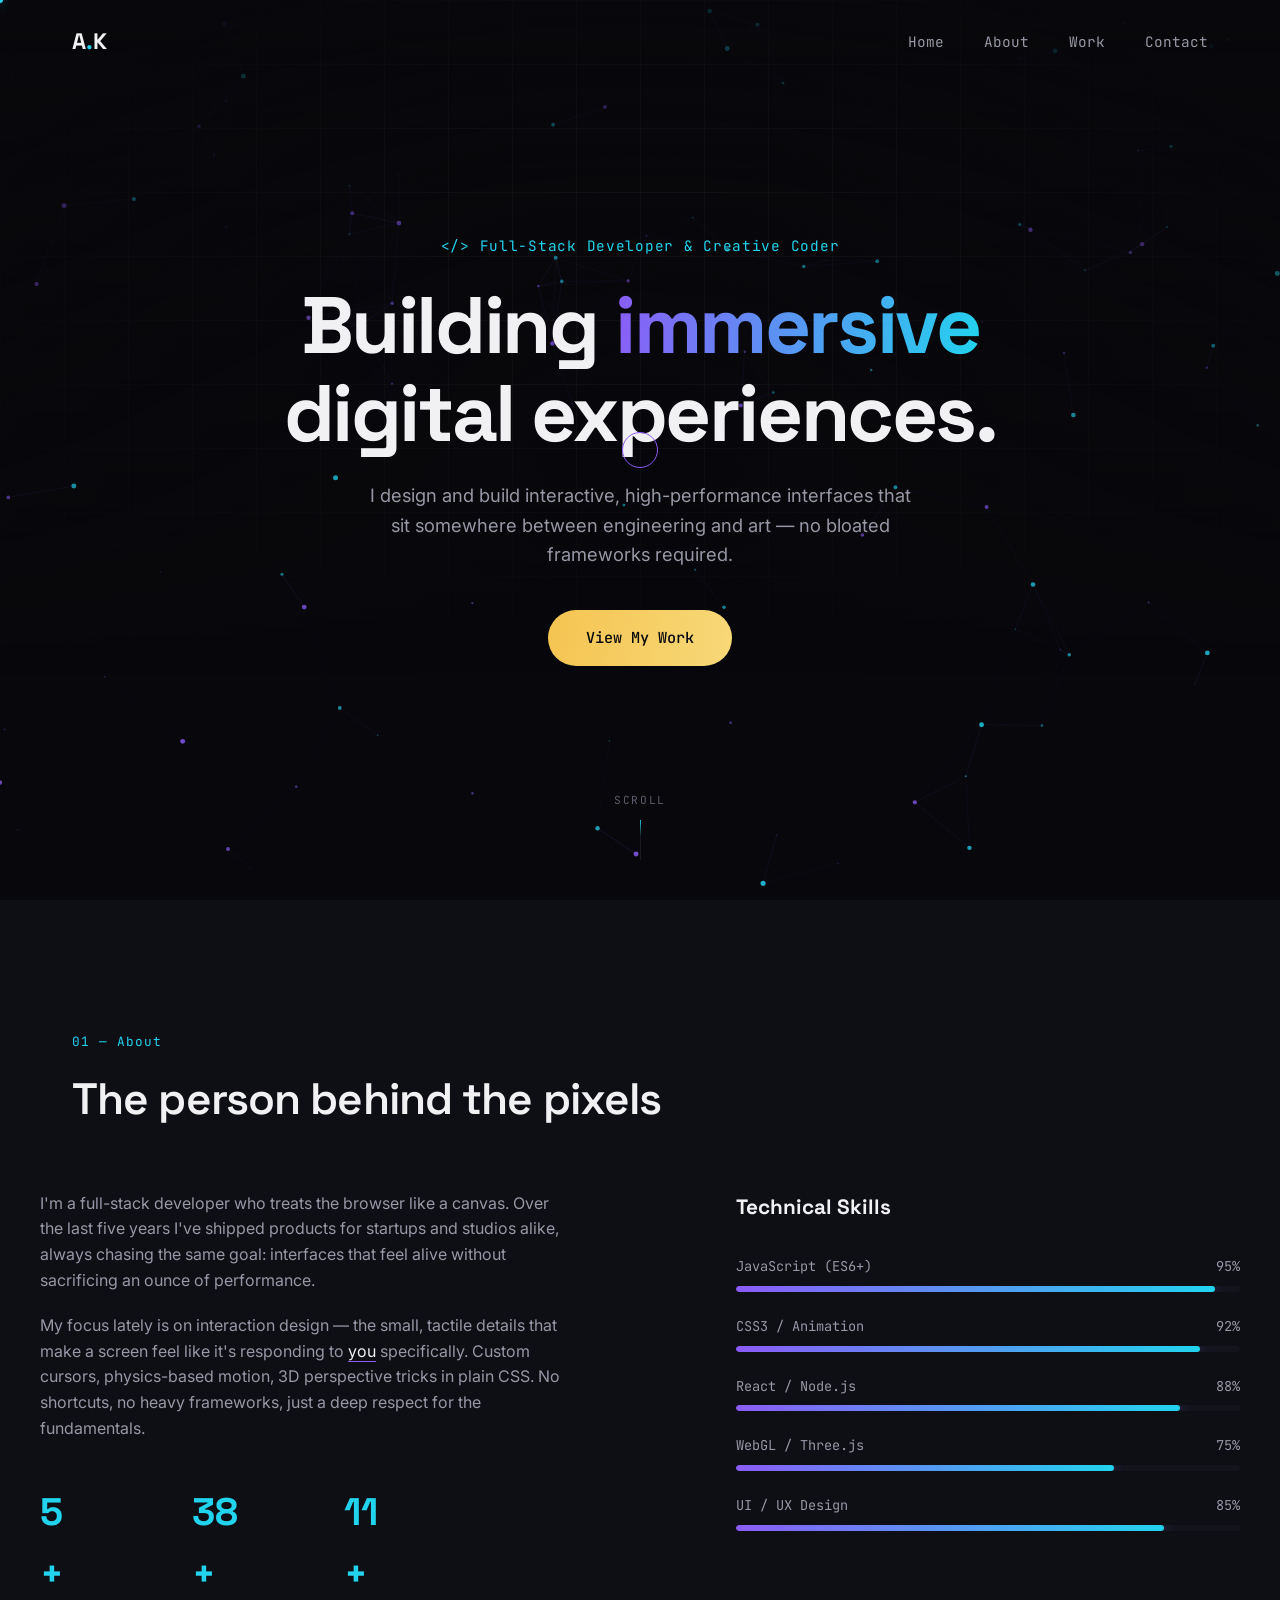
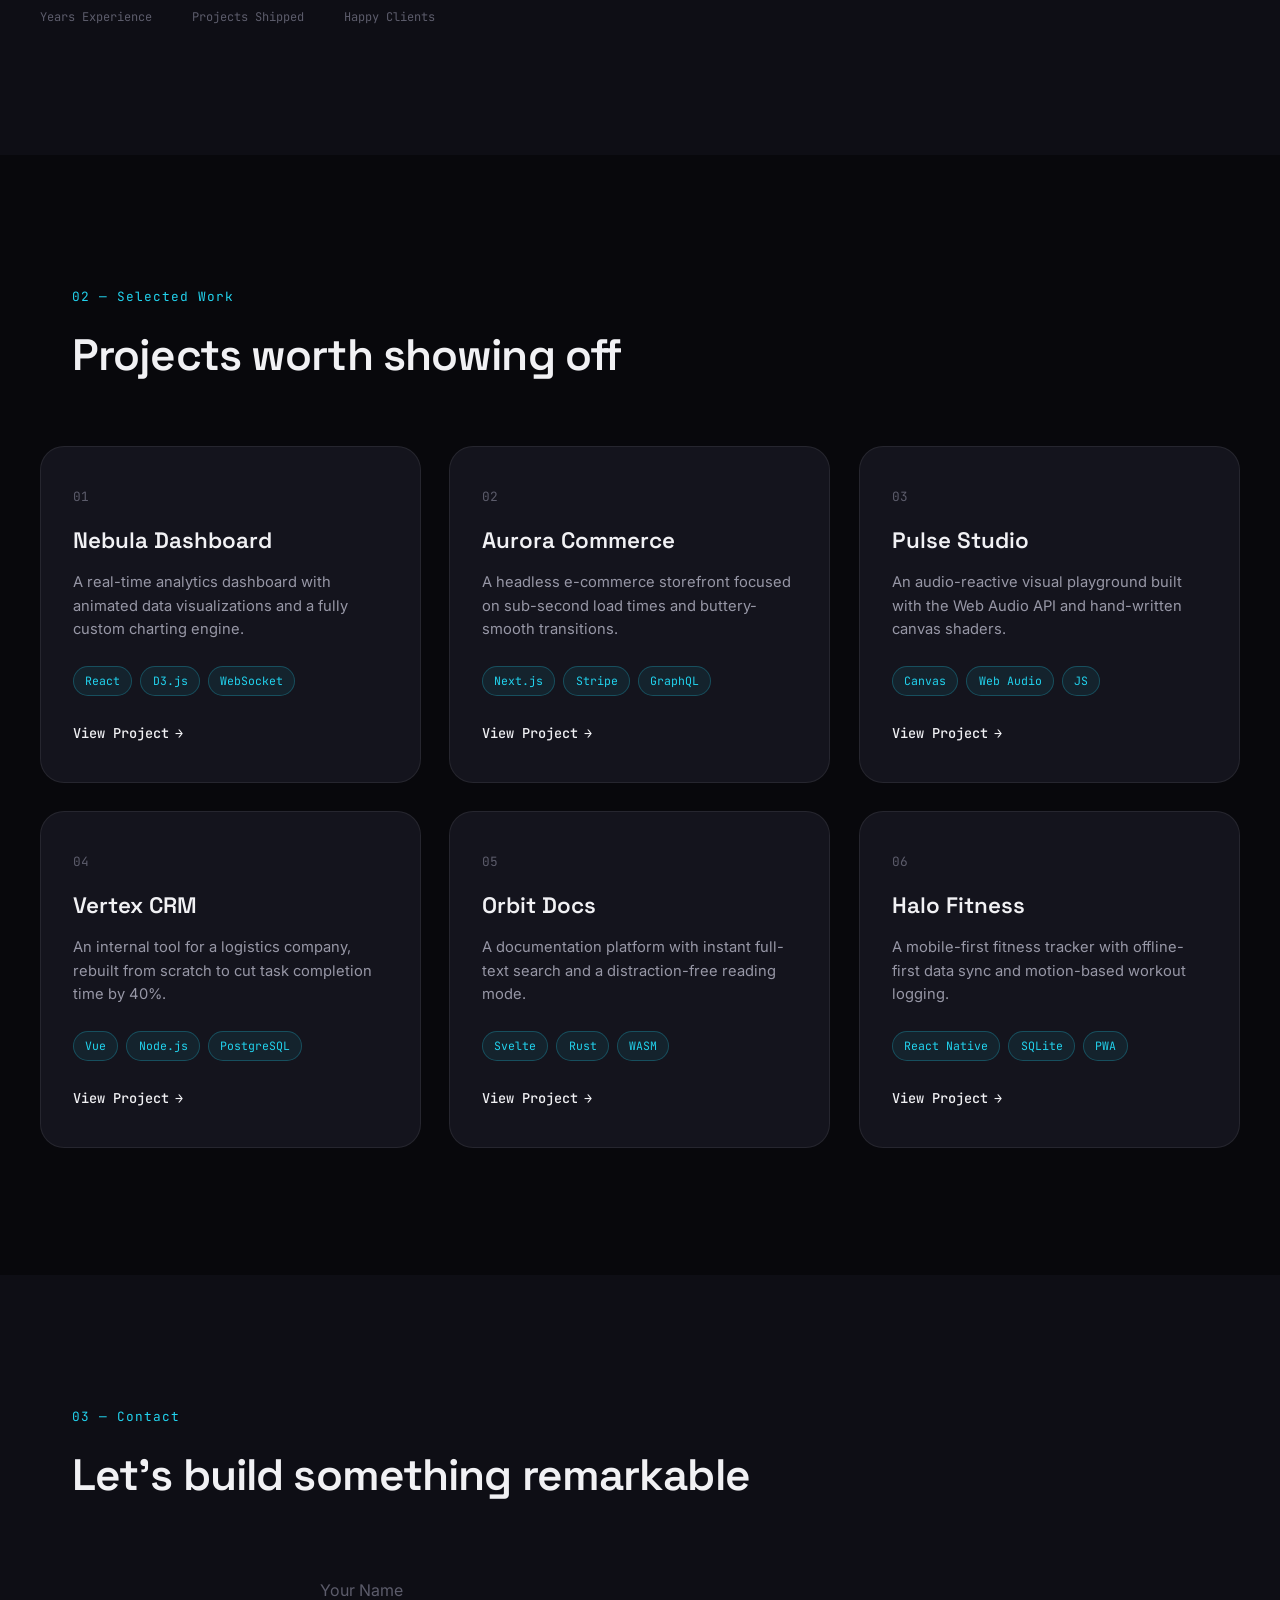
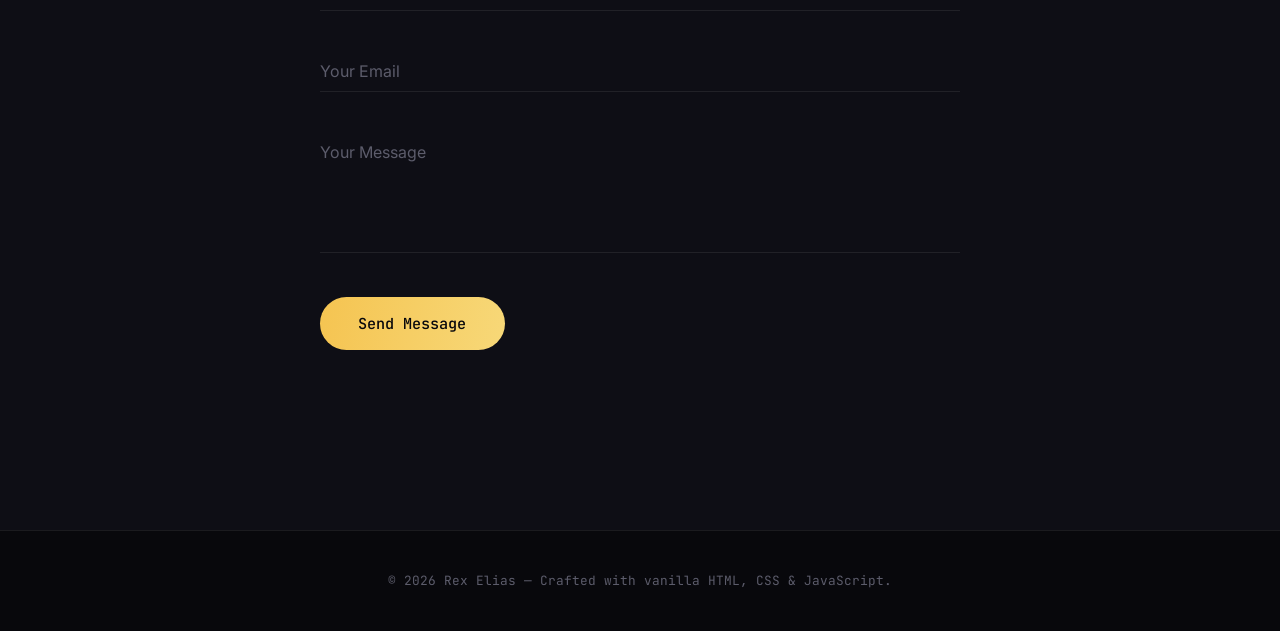
==== index.html @ 97fa5d79 "Rename portfolio.html to index.html" ====
<!DOCTYPE html>
<html lang="en">
<head>
  <meta charset="UTF-8">
  <meta name="viewport" content="width=device-width, initial-scale=1.0">
  <title>Rex Elias — Full-Stack Developer & Creative Coder</title>
  <meta name="description" content="Portfolio of Rex Elias, a full-stack developer and creative coder building immersive, high-performance web experiences.">

  <!--
    ==========================================================================
    FONTS
    We pair three typefaces, each with one job:
    - Space Grotesk : the DISPLAY face. Geometric, techy, used for headlines.
    - Inter         : the BODY face. Neutral and highly legible for paragraphs.
    - JetBrains Mono: the UTILITY face. Used for labels, tags, and eyebrows
                      to give the page a "code editor" texture.
    ==========================================================================
  -->
  <link rel="preconnect" href="https://fonts.googleapis.com">
  <link rel="preconnect" href="https://fonts.gstatic.com" crossorigin>
  <link href="https://fonts.googleapis.com/css2?family=Space+Grotesk:wght@400;500;600;700&family=Inter:wght@300;400;500;600&family=JetBrains+Mono:wght@400;500&display=swap" rel="stylesheet">

  <link rel="stylesheet" href="style.css">
</head>
<body>

  <!-- ==========================================================================
       CUSTOM CURSOR
       Two elements: a small solid dot that tracks the mouse instantly, and a
       larger ring that follows with a spring/lag effect (handled in script.js).
       We hide the native OS cursor via CSS (cursor: none) and drive these two
       elements instead. On touch devices these stay hidden (no mouse to track).
       ========================================================================== -->
  <div class="cursor-dot" id="cursorDot"></div>
  <div class="cursor-outline" id="cursorOutline"></div>

  <!-- ==========================================================================
       NAVIGATION
       Fixed glass-morphism bar. Gets a solid/blurred background once the user
       scrolls past the hero (class toggled in script.js).
       ========================================================================== -->
  <nav class="navbar" id="navbar">
    <div class="nav-container">
      <a href="#home" class="nav-logo" data-hover>A<span>.</span>K</a>

      <ul class="nav-links" id="navLinks">
        <li><a href="#home" class="nav-link" data-hover>Home</a></li>
        <li><a href="#about" class="nav-link" data-hover>About</a></li>
        <li><a href="#work" class="nav-link" data-hover>Work</a></li>
        <li><a href="#contact" class="nav-link" data-hover>Contact</a></li>
      </ul>

      <!-- Hamburger, becomes visible only on small screens via CSS -->
      <button class="nav-toggle" id="navToggle" aria-label="Toggle menu" aria-expanded="false">
        <span></span><span></span><span></span>
      </button>
    </div>
  </nav>

  <!-- ==========================================================================
       HERO SECTION
       The "thesis" of the page. A canvas renders a slow-drifting field of
       particles connected by faint lines, rendered with a fake perspective
       (particles further "back" are smaller/dimmer) to sell a 3D depth
       illusion using nothing but 2D canvas math. No Three.js needed.
       ========================================================================== -->
  <header class="hero" id="home">
    <canvas id="particleCanvas" class="hero-canvas"></canvas>

    <!-- Soft vignette + grid overlay purely in CSS, sits above the canvas -->
    <div class="hero-grid-overlay" aria-hidden="true"></div>

    <div class="hero-content reveal">
      <p class="hero-eyebrow">&lt;/&gt; Full-Stack Developer &amp; Creative Coder</p>
      <h1 class="hero-title">
        Building <span class="text-gradient">immersive</span><br>
        digital experiences.
      </h1>
      <p class="hero-subtitle">
        I design and build interactive, high-performance interfaces that sit
        somewhere between engineering and art — no bloated frameworks required.
      </p>
      <a href="#work" class="btn-glow" data-hover>
        <span>View My Work</span>
      </a>
    </div>

    <div class="scroll-indicator" aria-hidden="true">
      <span>Scroll</span>
      <div class="scroll-line"><i></i></div>
    </div>
  </header>

  <!-- ==========================================================================
       ABOUT SECTION
       Split layout: bio copy on the left, animated skill bars on the right.
       ========================================================================== -->
  <section class="about" id="about">
    <div class="section-header reveal">
      <span class="section-tag">01 — About</span>
      <h2 class="section-title">The person behind the pixels</h2>
    </div>

    <div class="about-grid">
      <!-- Bio column -->
      <div class="about-bio reveal">
        <p>
          I'm a full-stack developer who treats the browser like a canvas.
          Over the last five years I've shipped products for startups and
          studios alike, always chasing the same goal: interfaces that feel
          alive without sacrificing an ounce of performance.
        </p>
        <p>
          My focus lately is on interaction design — the small, tactile
          details that make a screen feel like it's responding to <em>you</em>
          specifically. Custom cursors, physics-based motion, 3D perspective
          tricks in plain CSS. No shortcuts, no heavy frameworks, just a deep
          respect for the fundamentals.
        </p>

        <div class="about-stats">
          <div class="stat">
            <span class="stat-num" data-count="5">0</span><span class="stat-suffix">+</span>
            <span class="stat-label">Years Experience</span>
          </div>
          <div class="stat">
            <span class="stat-num" data-count="40">0</span><span class="stat-suffix">+</span>
            <span class="stat-label">Projects Shipped</span>
          </div>
          <div class="stat">
            <span class="stat-num" data-count="12">0</span><span class="stat-suffix">+</span>
            <span class="stat-label">Happy Clients</span>
          </div>
        </div>
      </div>

      <!-- Skills column -->
      <div class="about-skills reveal">
        <h3 class="skills-heading">Technical Skills</h3>

        <!-- Each .skill block: the fill width is driven by the --level custom
             property, and animated in via IntersectionObserver in script.js -->
        <div class="skill">
          <div class="skill-info"><span>JavaScript (ES6+)</span><span>95%</span></div>
          <div class="skill-bar"><div class="skill-fill" style="--level:95%"></div></div>
        </div>
        <div class="skill">
          <div class="skill-info"><span>CSS3 / Animation</span><span>92%</span></div>
          <div class="skill-bar"><div class="skill-fill" style="--level:92%"></div></div>
        </div>
        <div class="skill">
          <div class="skill-info"><span>React / Node.js</span><span>88%</span></div>
          <div class="skill-bar"><div class="skill-fill" style="--level:88%"></div></div>
        </div>
        <div class="skill">
          <div class="skill-info"><span>WebGL / Three.js</span><span>75%</span></div>
          <div class="skill-bar"><div class="skill-fill" style="--level:75%"></div></div>
        </div>
        <div class="skill">
          <div class="skill-info"><span>UI / UX Design</span><span>85%</span></div>
          <div class="skill-bar"><div class="skill-fill" style="--level:85%"></div></div>
        </div>
      </div>
    </div>
  </section>

  <!-- ==========================================================================
       PROJECTS / PORTFOLIO GRID
       Each .project-card gets a live 3D tilt via mousemove in script.js
       (transform: rotateX/rotateY based on cursor position over the card),
       plus a radial "glow" that follows the cursor via CSS custom properties.
       ========================================================================== -->
  <section class="work" id="work">
    <div class="section-header reveal">
      <span class="section-tag">02 — Selected Work</span>
      <h2 class="section-title">Projects worth showing off</h2>
    </div>

    <div class="project-grid">

      <article class="project-card reveal" data-tilt>
        <div class="card-glow"></div>
        <div class="card-content">
          <span class="project-number">01</span>
          <h3 class="project-title">Nebula Dashboard</h3>
          <p class="project-desc">A real-time analytics dashboard with animated data visualizations and a fully custom charting engine.</p>
          <div class="project-tags">
            <span>React</span><span>D3.js</span><span>WebSocket</span>
          </div>
          <a href="#" class="project-link" data-hover>View Project <span>→</span></a>
        </div>
      </article>

      <article class="project-card reveal" data-tilt>
        <div class="card-glow"></div>
        <div class="card-content">
          <span class="project-number">02</span>
          <h3 class="project-title">Aurora Commerce</h3>
          <p class="project-desc">A headless e-commerce storefront focused on sub-second load times and buttery-smooth transitions.</p>
          <div class="project-tags">
            <span>Next.js</span><span>Stripe</span><span>GraphQL</span>
          </div>
          <a href="#" class="project-link" data-hover>View Project <span>→</span></a>
        </div>
      </article>

      <article class="project-card reveal" data-tilt>
        <div class="card-glow"></div>
        <div class="card-content">
          <span class="project-number">03</span>
          <h3 class="project-title">Pulse Studio</h3>
          <p class="project-desc">An audio-reactive visual playground built with the Web Audio API and hand-written canvas shaders.</p>
          <div class="project-tags">
            <span>Canvas</span><span>Web Audio</span><span>JS</span>
          </div>
          <a href="#" class="project-link" data-hover>View Project <span>→</span></a>
        </div>
      </article>

      <article class="project-card reveal" data-tilt>
        <div class="card-glow"></div>
        <div class="card-content">
          <span class="project-number">04</span>
          <h3 class="project-title">Vertex CRM</h3>
          <p class="project-desc">An internal tool for a logistics company, rebuilt from scratch to cut task completion time by 40%.</p>
          <div class="project-tags">
            <span>Vue</span><span>Node.js</span><span>PostgreSQL</span>
          </div>
          <a href="#" class="project-link" data-hover>View Project <span>→</span></a>
        </div>
      </article>

      <article class="project-card reveal" data-tilt>
        <div class="card-glow"></div>
        <div class="card-content">
          <span class="project-number">05</span>
          <h3 class="project-title">Orbit Docs</h3>
          <p class="project-desc">A documentation platform with instant full-text search and a distraction-free reading mode.</p>
          <div class="project-tags">
            <span>Svelte</span><span>Rust</span><span>WASM</span>
          </div>
          <a href="#" class="project-link" data-hover>View Project <span>→</span></a>
        </div>
      </article>

      <article class="project-card reveal" data-tilt>
        <div class="card-glow"></div>
        <div class="card-content">
          <span class="project-number">06</span>
          <h3 class="project-title">Halo Fitness</h3>
          <p class="project-desc">A mobile-first fitness tracker with offline-first data sync and motion-based workout logging.</p>
          <div class="project-tags">
            <span>React Native</span><span>SQLite</span><span>PWA</span>
          </div>
          <a href="#" class="project-link" data-hover>View Project <span>→</span></a>
        </div>
      </article>

    </div>
  </section>

  <!-- ==========================================================================
       CONTACT SECTION
       Minimalist glowing form with floating labels (pure CSS trick using
       :placeholder-shown + a non-empty placeholder=" ").
       ========================================================================== -->
  <section class="contact" id="contact">
    <div class="section-header reveal">
      <span class="section-tag">03 — Contact</span>
      <h2 class="section-title">Let's build something remarkable</h2>
    </div>

    <form class="contact-form reveal" id="contactForm" novalidate>
      <div class="form-group">
        <input type="text" id="name" name="name" placeholder=" " required autocomplete="name">
        <label for="name">Your Name</label>
        <span class="form-line"></span>
      </div>

      <div class="form-group">
        <input type="email" id="email" name="email" placeholder=" " required autocomplete="email">
        <label for="email">Your Email</label>
        <span class="form-line"></span>
      </div>

      <div class="form-group">
        <textarea id="message" name="message" rows="5" placeholder=" " required></textarea>
        <label for="message">Your Message</label>
        <span class="form-line"></span>
      </div>

      <button type="submit" class="btn-glow" data-hover>
        <span id="submitLabel">Send Message</span>
      </button>

      <!-- Live-region so status updates are announced to screen readers too -->
      <p class="form-status" id="formStatus" role="status" aria-live="polite"></p>
    </form>
  </section>

  <footer class="footer">
    <p>&copy; 2026 Rex Elias — Crafted with vanilla HTML, CSS &amp; JavaScript.</p>
  </footer>

  <script src="script.js"></script>
</body>
</html>
---- style.css ----
/* ==========================================================================
   DESIGN TOKENS
   Every color, font, spacing and timing value used across the site lives
   here as a CSS custom property. Change a value once, it updates everywhere.
   ========================================================================== */
:root {
  /* --- Color palette ---------------------------------------------------- */
  --color-bg:          #08080c;   /* near-black, slightly blue-tinted */
  --color-bg-alt:      #0e0e15;   /* secondary background for section banding */
  --color-surface:     #14141d;   /* card / form surfaces */
  --color-surface-2:   #1b1b26;   /* raised surface (hover states) */
  --color-border:      rgba(255, 255, 255, 0.08);

  --color-text:        #f1f1f4;   /* primary text, off-white (not pure white) */
  --color-text-dim:    #9797a6;   /* secondary / muted text */
  --color-text-faint:  #5c5c6b;   /* tertiary text, captions */

  --color-violet:      #8b5cf6;   /* primary accent */
  --color-violet-glow: rgba(139, 92, 246, 0.45);
  --color-cyan:        #22d3ee;   /* secondary accent */
  --color-cyan-glow:   rgba(34, 211, 238, 0.4);
  --color-gold:        #f5c451;   /* rare accent, reserved for CTAs */
  --color-gold-glow:   rgba(245, 196, 81, 0.5);

  /* --- Typography --------------------------------------------------------
     display : headlines & big statements
     body    : paragraphs & UI copy
     mono    : labels, tags, eyebrows — gives a "code editor" texture      */
  --font-display: 'Space Grotesk', sans-serif;
  --font-body:    'Inter', sans-serif;
  --font-mono:    'JetBrains Mono', monospace;

  /* --- Layout ------------------------------------------------------------ */
  --max-width: 1200px;
  --section-padding: clamp(5rem, 10vw, 9rem);
  --radius-sm: 8px;
  --radius-md: 14px;
  --radius-lg: 24px;

  /* --- Motion -------------------------------------------------------------
     A single easing curve used everywhere keeps motion feeling cohesive. */
  --ease-out: cubic-bezier(0.16, 1, 0.3, 1);
  --transition-fast: 0.2s var(--ease-out);
  --transition-med:  0.4s var(--ease-out);
  --transition-slow: 0.8s var(--ease-out);
}

/* ==========================================================================
   RESET & BASE
   ========================================================================== */
*,
*::before,
*::after {
  margin: 0;
  padding: 0;
  box-sizing: border-box;
}

html {
  scroll-behavior: smooth;   /* native smooth scroll for anchor links */
  scroll-padding-top: 80px;  /* offsets the fixed navbar height */
}

body {
  background: var(--color-bg);
  color: var(--color-text);
  font-family: var(--font-body);
  font-weight: 400;
  line-height: 1.6;
  overflow-x: hidden;
  cursor: none; /* native cursor is hidden; our custom cursor replaces it */
}

/* Custom cursor is a desktop-only flourish. On touch devices (no fine
   pointer) we restore the native cursor and never show our custom one. */
@media (hover: none), (pointer: coarse) {
  body { cursor: auto; }
  .cursor-dot, .cursor-outline { display: none; }
}

a {
  color: inherit;
  text-decoration: none;
}

ul { list-style: none; }

img { max-width: 100%; display: block; }

::selection {
  background: var(--color-violet);
  color: #fff;
}

/* Respect users who've asked for less motion at the OS level */
@media (prefers-reduced-motion: reduce) {
  *, *::before, *::after {
    animation-duration: 0.001ms !important;
    animation-iteration-count: 1 !important;
    transition-duration: 0.001ms !important;
    scroll-behavior: auto !important;
  }
}

/* ==========================================================================
   SHARED UTILITIES
   ========================================================================== */
.text-gradient {
  background: linear-gradient(100deg, var(--color-violet), var(--color-cyan));
  -webkit-background-clip: text;
  background-clip: text;
  color: transparent;
}

.section-header {
  max-width: var(--max-width);
  margin: 0 auto 3.5rem;
  padding: 0 2rem;
}

.section-tag {
  display: inline-block;
  font-family: var(--font-mono);
  font-size: 0.8rem;
  letter-spacing: 0.08em;
  color: var(--color-cyan);
  margin-bottom: 0.75rem;
}

.section-title {
  font-family: var(--font-display);
  font-size: clamp(2rem, 4vw, 2.75rem);
  font-weight: 600;
  letter-spacing: -0.02em;
}

/* Reveal-on-scroll: elements start slightly lower + transparent, then
   script.js toggles the .in-view class once they enter the viewport. */
.reveal {
  opacity: 0;
  transform: translateY(40px);
  transition: opacity 0.9s var(--ease-out), transform 0.9s var(--ease-out);
}
.reveal.in-view {
  opacity: 1;
  transform: translateY(0);
}

/* ==========================================================================
   CUSTOM CURSOR
   .cursor-dot   -> snaps to the pointer instantly (set directly in JS)
   .cursor-outline -> lags behind with a spring effect (lerped in JS), and
                      grows/glows when hovering an interactive [data-hover] el
   ========================================================================== */
.cursor-dot,
.cursor-outline {
  position: fixed;
  top: 0;
  left: 0;
  border-radius: 50%;
  pointer-events: none; /* never intercepts real clicks */
  z-index: 9999;
  transform: translate(-50%, -50%);
}

.cursor-dot {
  width: 6px;
  height: 6px;
  background: var(--color-cyan);
  box-shadow: 0 0 8px var(--color-cyan-glow);
}

.cursor-outline {
  width: 36px;
  height: 36px;
  border: 1.5px solid var(--color-violet);
  background: transparent;
  transition: width var(--transition-fast), height var(--transition-fast),
              border-color var(--transition-fast), background var(--transition-fast);
}

/* Applied via JS when the pointer is over any [data-hover] element */
.cursor-outline.is-active {
  width: 60px;
  height: 60px;
  background: var(--color-violet-glow);
  border-color: var(--color-cyan);
}

/* ==========================================================================
   NAVIGATION
   ========================================================================== */
.navbar {
  position: fixed;
  top: 0;
  left: 0;
  width: 100%;
  z-index: 1000;
  padding: 1.5rem 0;
  transition: background var(--transition-med), padding var(--transition-med),
              border-color var(--transition-med), backdrop-filter var(--transition-med);
  border-bottom: 1px solid transparent;
}

/* Toggled by script.js once the user scrolls past a threshold */
.navbar.scrolled {
  padding: 1rem 0;
  background: rgba(8, 8, 12, 0.75);
  backdrop-filter: blur(14px);
  -webkit-backdrop-filter: blur(14px);
  border-bottom: 1px solid var(--color-border);
}

.nav-container {
  max-width: var(--max-width);
  margin: 0 auto;
  padding: 0 2rem;
  display: flex;
  align-items: center;
  justify-content: space-between;
}

.nav-logo {
  font-family: var(--font-display);
  font-size: 1.4rem;
  font-weight: 700;
}
.nav-logo span { color: var(--color-cyan); }

.nav-links {
  display: flex;
  gap: 2.5rem;
}

.nav-link {
  position: relative;
  font-family: var(--font-mono);
  font-size: 0.9rem;
  color: var(--color-text-dim);
  transition: color var(--transition-fast);
}

/* Animated underline that grows from the center on hover */
.nav-link::after {
  content: '';
  position: absolute;
  left: 0;
  bottom: -6px;
  width: 100%;
  height: 1px;
  background: linear-gradient(90deg, var(--color-violet), var(--color-cyan));
  transform: scaleX(0);
  transition: transform var(--transition-fast);
}
.nav-link:hover {
  color: var(--color-text);
}
.nav-link:hover::after {
  transform: scaleX(1);
}

.nav-toggle {
  display: none; /* shown only on small screens, see media query below */
  flex-direction: column;
  gap: 5px;
  background: none;
  border: none;
  cursor: pointer;
  padding: 4px;
}
.nav-toggle span {
  width: 22px;
  height: 2px;
  background: var(--color-text);
  transition: transform var(--transition-fast), opacity var(--transition-fast);
}
/* "X" morph animation, triggered by .is-open added in script.js */
.nav-toggle.is-open span:nth-child(1) { transform: translateY(7px) rotate(45deg); }
.nav-toggle.is-open span:nth-child(2) { opacity: 0; }
.nav-toggle.is-open span:nth-child(3) { transform: translateY(-7px) rotate(-45deg); }

/* ==========================================================================
   HERO SECTION
   ========================================================================== */
.hero {
  position: relative;
  min-height: 100vh;
  display: flex;
  align-items: center;
  justify-content: center;
  overflow: hidden;
  padding: 0 2rem;
}

/* Canvas sits behind everything, full-bleed */
.hero-canvas {
  position: absolute;
  inset: 0;
  width: 100%;
  height: 100%;
  z-index: 0;
}

/* A faint radial vignette + fixed grid line pattern layered above the
   canvas particles — pure CSS, no images — to reinforce the "3D floor"
   illusion and darken the edges so text stays legible. */
.hero-grid-overlay {
  position: absolute;
  inset: 0;
  z-index: 1;
  pointer-events: none;
  background:
    radial-gradient(ellipse at center, transparent 0%, var(--color-bg) 85%),
    linear-gradient(var(--color-border) 1px, transparent 1px),
    linear-gradient(90deg, var(--color-border) 1px, transparent 1px);
  background-size: 100% 100%, 64px 64px, 64px 64px;
  mask-image: linear-gradient(to bottom, black 0%, transparent 75%);
  -webkit-mask-image: linear-gradient(to bottom, black 0%, transparent 75%);
}

.hero-content {
  position: relative;
  z-index: 2;
  max-width: 780px;
  text-align: center;
}

.hero-eyebrow {
  font-family: var(--font-mono);
  color: var(--color-cyan);
  font-size: 0.9rem;
  letter-spacing: 0.05em;
  margin-bottom: 1.5rem;
}

.hero-title {
  font-family: var(--font-display);
  font-size: clamp(2.5rem, 7vw, 5rem);
  font-weight: 700;
  line-height: 1.1;
  letter-spacing: -0.03em;
  margin-bottom: 1.5rem;
}

.hero-subtitle {
  color: var(--color-text-dim);
  font-size: clamp(1rem, 1.5vw, 1.15rem);
  max-width: 560px;
  margin: 0 auto 2.5rem;
}

/* --- Primary CTA button --------------------------------------------------
   A pulsing glow ring behind the button, driven by the `pulse-glow`
   keyframes, plus a stronger glow burst on hover/focus.                  */
.btn-glow {
  position: relative;
  display: inline-block;
  font-family: var(--font-mono);
  font-size: 0.95rem;
  font-weight: 500;
  color: var(--color-bg);
  background: linear-gradient(100deg, var(--color-gold), #f7d878);
  padding: 1rem 2.4rem;
  border: none;
  border-radius: 999px;
  cursor: none;
  isolation: isolate;
  transition: transform var(--transition-fast), box-shadow var(--transition-fast);
  box-shadow: 0 0 0 0 var(--color-gold-glow);
  animation: pulse-glow 2.8s ease-in-out infinite;
}
.btn-glow:hover,
.btn-glow:focus-visible {
  transform: translateY(-3px) scale(1.03);
  box-shadow: 0 0 40px 6px var(--color-gold-glow);
}
.btn-glow:active { transform: translateY(-1px) scale(0.99); }

@keyframes pulse-glow {
  0%, 100% { box-shadow: 0 0 0 0 var(--color-gold-glow); }
  50%      { box-shadow: 0 0 28px 4px var(--color-gold-glow); }
}

.scroll-indicator {
  position: absolute;
  bottom: 2.5rem;
  left: 50%;
  transform: translateX(-50%);
  z-index: 2;
  display: flex;
  flex-direction: column;
  align-items: center;
  gap: 0.6rem;
}
.scroll-indicator span {
  font-family: var(--font-mono);
  font-size: 0.7rem;
  letter-spacing: 0.15em;
  color: var(--color-text-faint);
  text-transform: uppercase;
}
.scroll-line {
  width: 1px;
  height: 40px;
  background: var(--color-border);
  overflow: hidden;
}
.scroll-line i {
  display: block;
  width: 100%;
  height: 40%;
  background: linear-gradient(var(--color-cyan), transparent);
  animation: scroll-drip 2s ease-in-out infinite;
}
@keyframes scroll-drip {
  0%   { transform: translateY(-100%); }
  100% { transform: translateY(250%); }
}

/* ==========================================================================
   ABOUT SECTION
   ========================================================================== */
.about {
  padding: var(--section-padding) 2rem;
  background: var(--color-bg-alt);
}

.about-grid {
  max-width: var(--max-width);
  margin: 0 auto;
  display: grid;
  grid-template-columns: 1.1fr 0.9fr;
  gap: 5rem;
}

.about-bio p {
  color: var(--color-text-dim);
  margin-bottom: 1.25rem;
  max-width: 52ch;
}
.about-bio em {
  color: var(--color-text);
  font-style: normal;
  border-bottom: 1px solid var(--color-violet);
}

.about-stats {
  display: flex;
  gap: 2.5rem;
  margin-top: 2.5rem;
  flex-wrap: wrap;
}
.stat {
  display: flex;
  flex-direction: column;
}
.stat-num,
.stat-suffix {
  display: inline;
  font-family: var(--font-display);
  font-size: 2.4rem;
  font-weight: 700;
  color: var(--color-cyan);
}
.stat-label {
  display: block;
  font-family: var(--font-mono);
  font-size: 0.75rem;
  color: var(--color-text-faint);
  margin-top: 0.25rem;
}

.skills-heading {
  font-family: var(--font-display);
  font-size: 1.3rem;
  margin-bottom: 2rem;
}

.skill { margin-bottom: 1.5rem; }
.skill-info {
  display: flex;
  justify-content: space-between;
  font-family: var(--font-mono);
  font-size: 0.85rem;
  color: var(--color-text-dim);
  margin-bottom: 0.5rem;
}
.skill-bar {
  width: 100%;
  height: 6px;
  background: var(--color-surface);
  border-radius: 999px;
  overflow: hidden;
}
/* The fill starts at 0 width; script.js sets it to var(--level) once the
   skill block scrolls into view, which triggers this CSS transition. */
.skill-fill {
  width: 0%;
  height: 100%;
  border-radius: 999px;
  background: linear-gradient(90deg, var(--color-violet), var(--color-cyan));
  box-shadow: 0 0 12px var(--color-violet-glow);
  transition: width 1.4s var(--ease-out);
}
.skill-fill.animate { width: var(--level); }

/* ==========================================================================
   PROJECTS / WORK SECTION
   ========================================================================== */
.work {
  padding: var(--section-padding) 2rem;
}

.project-grid {
  max-width: var(--max-width);
  margin: 0 auto;
  display: grid;
  grid-template-columns: repeat(3, 1fr);
  gap: 1.75rem;
}

/* --- The 3D tilt card -----------------------------------------------------
   We give the grid a perspective, then rotate each card on rotateX/rotateY
   based on cursor position (calculated in script.js). transform-style:
   preserve-3d lets the inner glow/content appear to sit on the tilted plane. */
.project-grid { perspective: 1200px; }

.project-card {
  position: relative;
  background: var(--color-surface);
  border: 1px solid var(--color-border);
  border-radius: var(--radius-lg);
  padding: 2.25rem 2rem;
  overflow: hidden;
  transform-style: preserve-3d;
  transition: transform 0.15s ease-out, box-shadow var(--transition-med), border-color var(--transition-med);
  will-change: transform;
}
.project-card:hover {
  border-color: rgba(139, 92, 246, 0.4);
  box-shadow: 0 20px 60px -20px rgba(0, 0, 0, 0.6);
}

/* Radial glow that tracks the cursor, positioned via --mx/--my custom
   properties set in script.js on mousemove. Sits above the card background
   but below the text content (z-index order below). */
.card-glow {
  position: absolute;
  inset: 0;
  z-index: 0;
  opacity: 0;
  transition: opacity var(--transition-fast);
  background: radial-gradient(
    500px circle at var(--mx, 50%) var(--my, 50%),
    var(--color-violet-glow),
    transparent 60%
  );
}
.project-card:hover .card-glow { opacity: 1; }

.card-content {
  position: relative;
  z-index: 1;
  transform: translateZ(40px); /* pops content "forward" in the 3D tilt */
}

.project-number {
  display: inline-block;
  font-family: var(--font-mono);
  font-size: 0.8rem;
  color: var(--color-text-faint);
  margin-bottom: 1rem;
}

.project-title {
  font-family: var(--font-display);
  font-size: 1.4rem;
  font-weight: 600;
  margin-bottom: 0.75rem;
}

.project-desc {
  color: var(--color-text-dim);
  font-size: 0.92rem;
  margin-bottom: 1.5rem;
}

.project-tags {
  display: flex;
  flex-wrap: wrap;
  gap: 0.5rem;
  margin-bottom: 1.5rem;
}
.project-tags span {
  font-family: var(--font-mono);
  font-size: 0.72rem;
  color: var(--color-cyan);
  background: rgba(34, 211, 238, 0.08);
  border: 1px solid rgba(34, 211, 238, 0.25);
  padding: 0.3rem 0.7rem;
  border-radius: 999px;
}

.project-link {
  display: inline-flex;
  align-items: center;
  gap: 0.4rem;
  font-family: var(--font-mono);
  font-size: 0.85rem;
  font-weight: 500;
  color: var(--color-text);
  cursor: none;
}
.project-link span {
  transition: transform var(--transition-fast);
}
.project-link:hover span {
  transform: translateX(4px);
}

/* ==========================================================================
   CONTACT SECTION
   ========================================================================== */
.contact {
  padding: var(--section-padding) 2rem;
  background: var(--color-bg-alt);
}

.contact-form {
  max-width: 640px;
  margin: 0 auto;
  display: flex;
  flex-direction: column;
  gap: 2.25rem;
}

.form-group {
  position: relative;
}

.form-group input,
.form-group textarea {
  width: 100%;
  background: transparent;
  border: none;
  border-bottom: 1px solid var(--color-border);
  color: var(--color-text);
  font-family: var(--font-body);
  font-size: 1rem;
  padding: 0.75rem 0;
  resize: none;
  outline: none;
}

/* --- Floating label trick --------------------------------------------------
   The <input> has placeholder=" " (a single space, not empty). That lets us
   use :placeholder-shown to detect "field is empty" purely in CSS: when the
   placeholder IS shown, the field is empty, so the label sits in its resting
   (large, centered) position. The moment the user types, the placeholder
   disappears and the label springs up. :focus also forces the "up" state so
   the label lifts as soon as the field is focused, before typing starts. */
.form-group label {
  position: absolute;
  left: 0;
  top: 0.75rem;
  color: var(--color-text-faint);
  font-family: var(--font-body);
  font-size: 1rem;
  pointer-events: none;
  transform-origin: left top;
  transition: transform var(--transition-fast), color var(--transition-fast);
}

.form-group input:focus + label,
.form-group input:not(:placeholder-shown) + label,
.form-group textarea:focus + label,
.form-group textarea:not(:placeholder-shown) + label {
  transform: translateY(-1.4rem) scale(0.82);
  color: var(--color-cyan);
}

/* Animated underline: a 2px gradient line that grows from the center
   outward on focus, layered on top of the default 1px static border. */
.form-line {
  position: absolute;
  left: 50%;
  bottom: -1px;
  width: 0;
  height: 2px;
  background: linear-gradient(90deg, var(--color-violet), var(--color-cyan));
  box-shadow: 0 0 10px var(--color-violet-glow);
  transition: width var(--transition-fast), left var(--transition-fast);
}
.form-group input:focus ~ .form-line,
.form-group textarea:focus ~ .form-line {
  width: 100%;
  left: 0;
}

.contact-form .btn-glow {
  align-self: flex-start;
  border: none;
}

.form-status {
  font-family: var(--font-mono);
  font-size: 0.85rem;
  color: var(--color-cyan);
  min-height: 1.2em;
}

/* ==========================================================================
   FOOTER
   ========================================================================== */
.footer {
  text-align: center;
  padding: 2.5rem 2rem;
  font-family: var(--font-mono);
  font-size: 0.8rem;
  color: var(--color-text-faint);
  border-top: 1px solid var(--color-border);
}

/* ==========================================================================
   RESPONSIVE BREAKPOINTS
   ========================================================================== */
@media (max-width: 960px) {
  .about-grid {
    grid-template-columns: 1fr;
    gap: 3rem;
  }
  .project-grid {
    grid-template-columns: repeat(2, 1fr);
  }
}

@media (max-width: 720px) {
  .nav-links {
    position: fixed;
    top: 0;
    right: 0;
    height: 100vh;
    width: min(75vw, 320px);
    background: rgba(8, 8, 12, 0.97);
    backdrop-filter: blur(14px);
    flex-direction: column;
    justify-content: center;
    align-items: center;
    gap: 2.5rem;
    transform: translateX(100%);
    transition: transform var(--transition-med);
    border-left: 1px solid var(--color-border);
  }
  .nav-links.is-open { transform: translateX(0); }
  .nav-toggle { display: flex; }

  .project-grid { grid-template-columns: 1fr; }

  .about-stats { gap: 1.75rem; }
}

@media (max-width: 480px) {
  .hero-title { font-size: 2.1rem; }
  .section-title { font-size: 1.6rem; }
}
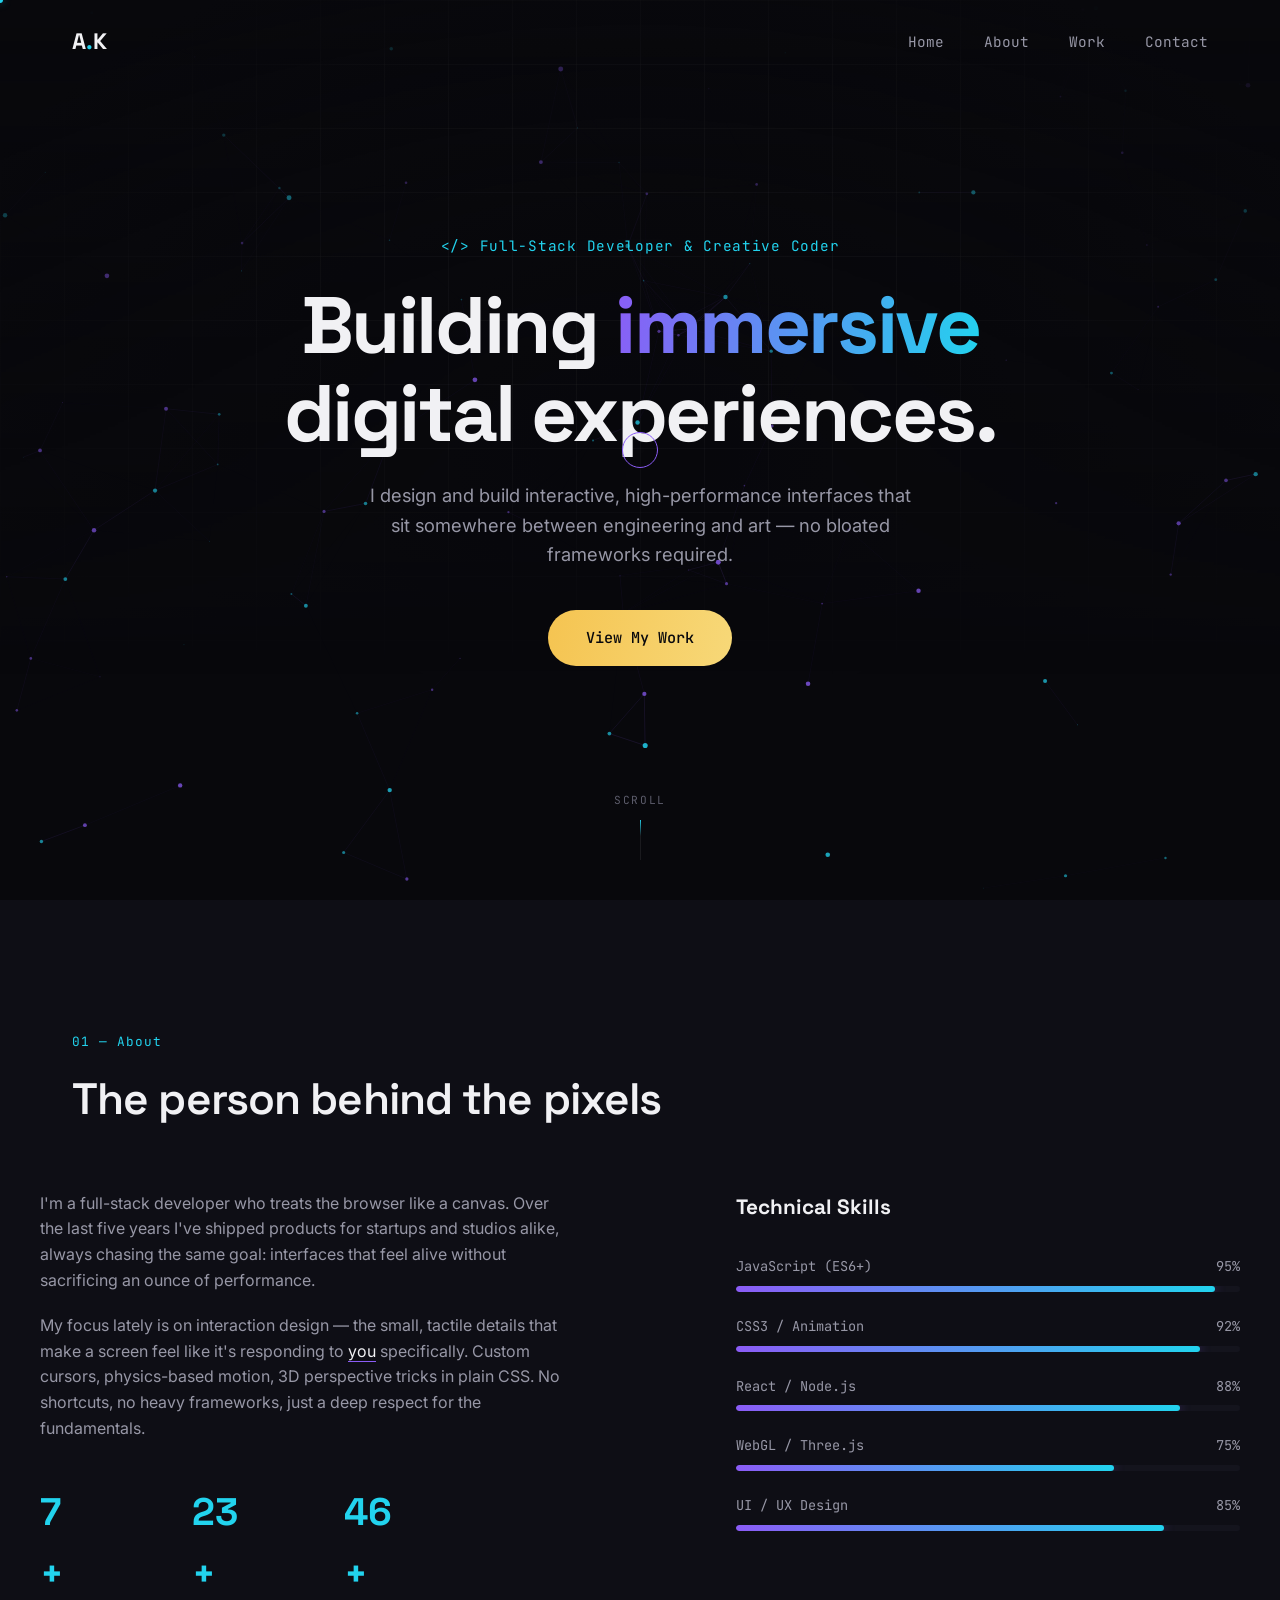
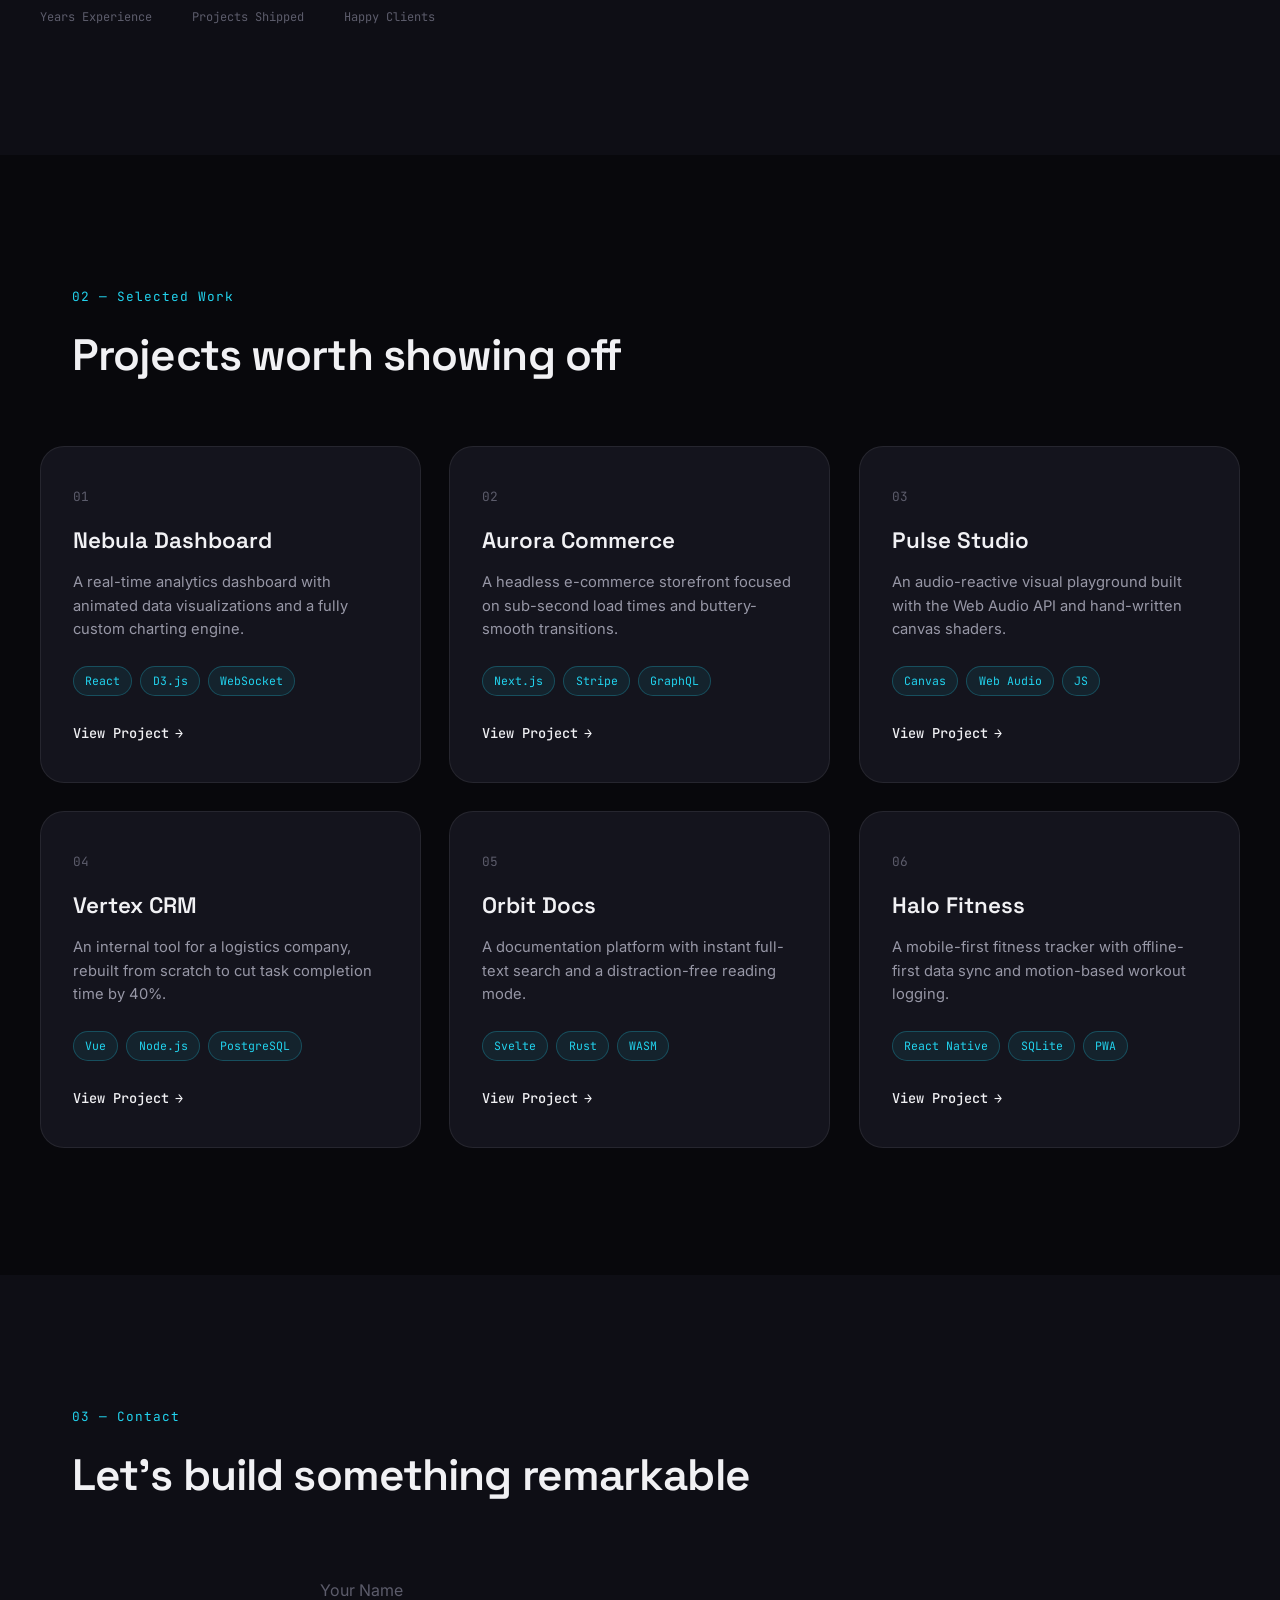
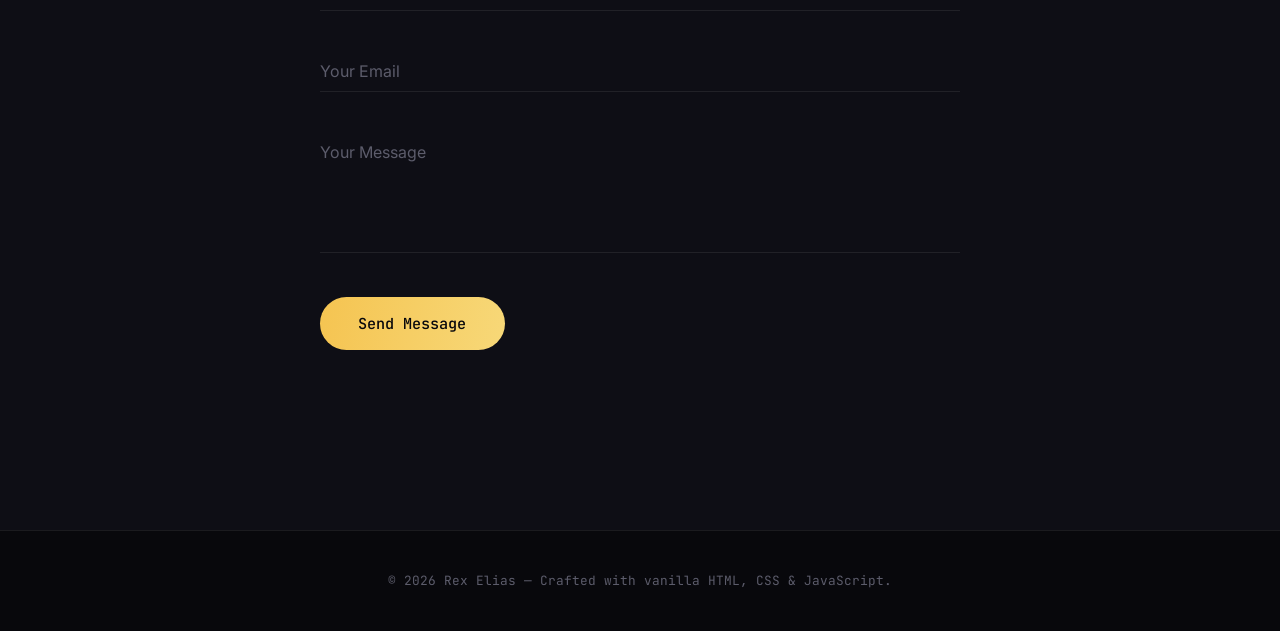
==== commit 4da22034: "Update index.html" ====
--- a/index.html
+++ b/index.html
@@ -120,15 +120,15 @@
 
         <div class="about-stats">
           <div class="stat">
-            <span class="stat-num" data-count="5">0</span><span class="stat-suffix">+</span>
+            <span class="stat-num" data-count="7">0</span><span class="stat-suffix">+</span>
             <span class="stat-label">Years Experience</span>
           </div>
           <div class="stat">
-            <span class="stat-num" data-count="40">0</span><span class="stat-suffix">+</span>
+            <span class="stat-num" data-count="23">0</span><span class="stat-suffix">+</span>
             <span class="stat-label">Projects Shipped</span>
           </div>
           <div class="stat">
-            <span class="stat-num" data-count="12">0</span><span class="stat-suffix">+</span>
+            <span class="stat-num" data-count="46">0</span><span class="stat-suffix">+</span>
             <span class="stat-label">Happy Clients</span>
           </div>
         </div>
